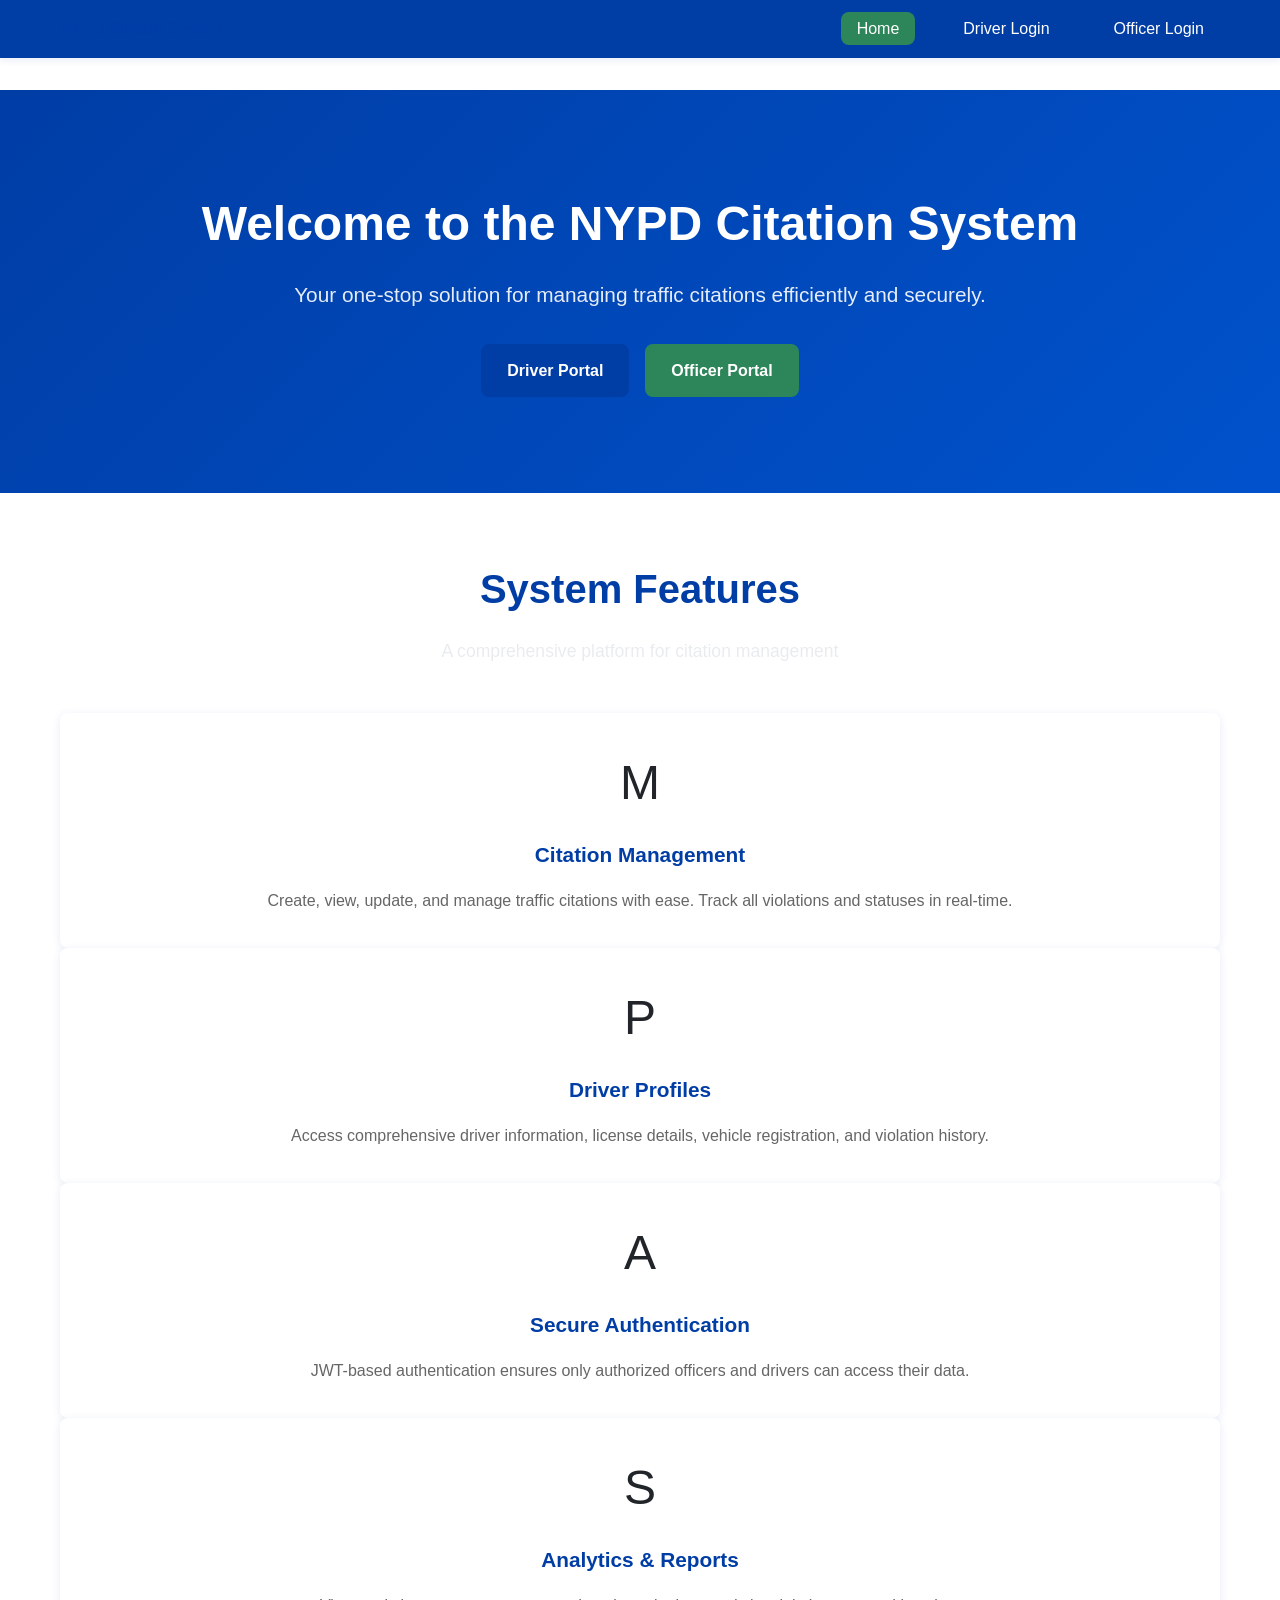
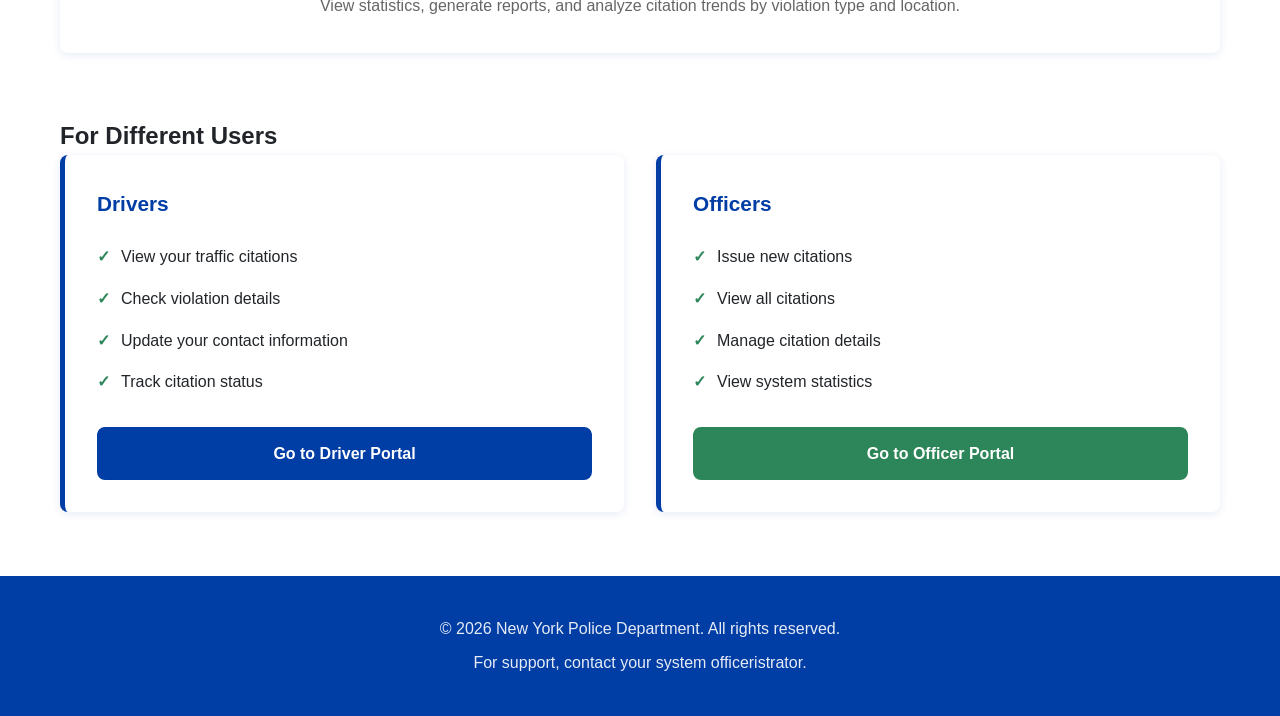
==== index.html @ d5269b04 "First commit, skeleton and dashboard functionality implemented" ====
<!DOCTYPE html>
<html lang="en">
<head>
    <meta charset="UTF-8">
    <meta name="viewport" content="width=device-width, initial-scale=1.0">
    <title>NYPD Citation System - Home</title>
    <link rel="stylesheet" href="css/styles.css">
</head>

<body>
    <!-- NAVBAR -->
    <nav class="navbar">
        <div class="container">
            <a href="#" class="logo">NYPD Citation System</a>
            <ul class="nav-links">
                <li><a href="index.html" class="active">Home</a></li>
                <li><a href="pages/driver-login.html">Driver Login</a></li>
                <li><a href="pages/officer-login.html">Officer Login</a></li>
            </ul>
        </div>
    </nav>

    <!-- HERO SECTION -->
    <header class="hero">
        <div class="hero-content">
            <h1>Welcome to the NYPD Citation System</h1>
            <p class="subtitle">Your one-stop solution for managing traffic citations efficiently and securely.</p>
            
            <div class="hero-buttons">
                <a href="pages/driver-login.html" class="btn btn-primary">Driver Portal</a>
                <a href="pages/officer-portal.html" class="btn btn-secondary">Officer Portal</a>
        </div>
    </header>

    <!-- MAIN CONTENT -->
    <main class="container">
        <section class="features">
            <h2>System Features</h2>
            <p class="section-intro">A comprehensive platform for citation management</p>
            
            <!-- FEATURE CARDS -->
            <div class="feature-grid">
                <!-- Feature 1 -->
                <div class="feature-card">
                    <div class="feature-icon">M</div>
                    <h3>Citation Management</h3>
                    <p>Create, view, update, and manage traffic citations with ease. Track all violations and statuses in real-time.</p>
                </div>
                
                <!-- Feature 2 -->
                <div class="feature-card">
                    <div class="feature-icon">P</div>
                    <h3>Driver Profiles</h3>
                    <p>Access comprehensive driver information, license details, vehicle registration, and violation history.</p>
                </div>
                
                <!-- Feature 3 -->
                <div class="feature-card">
                    <div class="feature-icon">A</div>
                    <h3>Secure Authentication</h3>
                    <p>JWT-based authentication ensures only authorized officers and drivers can access their data.</p>
                </div>
                
                <!-- Feature 4 -->
                <div class="feature-card">
                    <div class="feature-icon">S</div>
                    <h3>Analytics & Reports</h3>
                    <p>View statistics, generate reports, and analyze citation trends by violation type and location.</p>
                </div>
            </div>
        </section>

        <!-- INFORMATION SECTION -->
        <section class="information">
            <h2>For Different Users</h2>
            
            <div class="user-types">
                <!-- Driver Info -->
                <div class="user-card">
                    <h3>Drivers</h3>
                    <ul>
                        <li>View your traffic citations</li>
                        <li>Check violation details</li>
                        <li>Update your contact information</li>
                        <li>Track citation status</li>
                    </ul>
                    <a href="pages/driver-login.html" class="btn btn-primary">Go to Driver Portal</a>
                </div>
                
                <!-- officer Info -->
                <div class="user-card">
                    <h3>Officers</h3>
                    <ul>
                        <li>Issue new citations</li>
                        <li>View all citations</li>
                        <li>Manage citation details</li>
                        <li>View system statistics</li>
                    </ul>
                    <a href="pages/officer-portal.html" class="btn btn-secondary">Go to Officer Portal</a>
                </div>
            </div>
        </section>
    </main>
        <!-- FOOTER -->
    <footer class="footer">
      <div class="container">
        <p>&copy; 2026 New York Police Department. All rights reserved.</p>
        <p>For support, contact your system officeristrator.</p>
      </div>
    </footer>

  </body>
</html>
---- css/styles.css ----
/* ========================================
   NYPD Citation System - Main Stylesheet
   ======================================== */

/* CSS VARIABLES: Colors used throughout the site */
:root {
  /* Primary Colors (NYPD Flag) */
  --primary-color: #003da5;      /* NYPD Dark Blue */
  --primary-light: #0052cc;       /* Lighter NYPD Blue */
  --primary-dark: #002171;        /* Darker Blue */
  
  /* Secondary Colors (NYPD Flag Green) */
  --secondary-color: #2d8659;     /* NYPD Green */
  --secondary-light: #3da070;     /* Lighter Green */
  
  /* Accent Colors */
  --white-accent: #ffffff;        /* White from flag */
  --success-color: #2d8659;       /* Green (matches flag) */
  --danger-color: #c41e3a;        /* Deep red for errors */
  --warning-color: #ffc107;       /* Yellow for warnings */
  
  /* Neutral Colors */
  --light-color: #f8f9fa;         /* Very light gray */
  --medium-color: #e9ecef;        /* Medium gray */
  --dark-color: #343a40;          /* Dark gray/black */
  --text-color: #212529;          /* Dark text */
  
  /* Effects */
  --box-shadow: 0 2px 8px rgba(0, 61, 165, 0.1);
  --box-shadow-lg: 0 4px 16px rgba(0, 61, 165, 0.15);
  --border-radius: 8px;
}

/* ========================================
   GLOBAL STYLES: Applied to all elements
   ======================================== */

* {
  margin: 0;                /* Remove default spacing */
  padding: 0;               /* Remove default padding */
  box-sizing: border-box;   /* Include padding in width calculations */
}

html {
  scroll-behavior: smooth;  /* Smooth scrolling effect */
}

body {
  font-family: 'Segoe UI', Tahoma, Geneva, Verdana, sans-serif;
  font-size: 16px;
  line-height: 1.6;        /* Space between lines */
  color: var(--text-color);
  background-color: #fff;
}

/* Remove bullet points from lists */
ul, ol {
  list-style: none;
}

/* Style all links */
a {
  color: var(--primary-color);
  text-decoration: none;
  transition: color 0.3s ease;  /* Smooth color change on hover */
}

a:hover {
  color: var(--primary-light);
}

/* ========================================
   CONTAINER: Holds and centers content
   ======================================== */

.container {
  max-width: 1200px;      /* Maximum width on desktop */
  margin: 0 auto;         /* Center horizontally */
  padding: 0 20px;        /* Padding on sides for mobile */
}

@media (max-width: 768px) {
  .container {
    padding: 0 15px;      /* Less padding on mobile */
  }
}

/* ========================================
   NAVIGATION BAR
   ======================================== */

.navbar {
  background-color: var(--primary-color);
  color: white;
  padding: 1rem 0;
  box-shadow: var(--box-shadow);
  position: sticky;        /* Stays at top when scrolling */
  top: 0;
  z-index: 100;            /* Appears above other content */
}

.navbar .container {
  display: flex;
  justify-content: space-between;  /* Logo on left, links on right */
  align-items: center;
}

.logo h1 {
  font-size: 1.5rem;
  font-weight: bold;
}

.nav-links {
  display: flex;
  gap: 2rem;               /* Space between links */
  align-items: center;
}

.nav-links a {
  color: white;
  font-weight: 500;
  padding: 0.5rem 1rem;
  border-radius: var(--border-radius);
  transition: background-color 0.3s ease;
}

.nav-links a:hover,
.nav-links a.active {
  background-color: var(--secondary-color);
}

/* Mobile Navigation */
@media (max-width: 768px) {
  .navbar .container {
    flex-direction: column;
    gap: 1rem;
  }
  
  .nav-links {
    flex-direction: column;
    gap: 0.5rem;
  }
}

/* ========================================
   HERO SECTION: Welcome banner
   ======================================== */

.hero {
  background: linear-gradient(135deg, var(--primary-color), var(--primary-light));
  color: white;
  padding: 6rem 2rem;
  text-align: center;
  margin-top: 2rem;
}

.hero-content h1 {
  font-size: 3rem;
  margin-bottom: 1rem;
}

.hero-content .subtitle {
  font-size: 1.3rem;
  margin-bottom: 2rem;
  opacity: 0.9;
}

.hero-buttons {
  display: flex;
  gap: 1rem;
  justify-content: center;
  flex-wrap: wrap;
}

/* Mobile Hero */
@media (max-width: 768px) {
  .hero {
    padding: 3rem 1rem;
  }
  
  .hero-content h1 {
    font-size: 2rem;
  }
  
  .hero-content .subtitle {
    font-size: 1rem;
  }
  
  .hero-buttons {
    flex-direction: column;
    align-items: center;
  }
  
  .hero-buttons .btn {
    width: 100%;
    max-width: 300px;
  }
}

/* ========================================
   BUTTONS
   ======================================== */

.btn {
  display: inline-block;
  padding: 0.75rem 1.5rem;
  border: 2px solid transparent;
  border-radius: var(--border-radius);
  font-size: 1rem;
  font-weight: 600;
  cursor: pointer;
  transition: all 0.3s ease;
  text-align: center;
}

/* Primary Button (Main action) */
.btn-primary {
  background-color: var(--primary-color);
  color: white;
  border-color: var(--primary-color);
}

.btn-primary:hover {
  background-color: var(--primary-dark);
  transform: translateY(-2px);  /* Move up slightly */
  box-shadow: var(--box-shadow-lg);
}

/* Secondary Button - Now uses NYPD Green */
.btn-secondary {
  background-color: var(--secondary-color);
  color: white;
  border-color: var(--secondary-color);
}

.btn-secondary:hover {
  background-color: var(--secondary-light);
  transform: translateY(-2px);
  box-shadow: var(--box-shadow-lg);
}

/* Outline Button (Less empdhasis) */
.btn-outline {
  background-color: transparent;
  color: var(--primary-color);
  border-color: var(--primary-color);
}

.btn-outline:hover {
  background-color: var(--light-color);
  border-color: var(--primary-dark);
}

/* Full width button */
.btn-block {
  width: 100%;
  display: block;
}

/* ========================================
   FEATURES SECTION
   ======================================== */

.features {
  padding: 4rem 0;
  text-align: center;
}

.features h2 {
  font-size: 2.5rem;
  margin-bottom: 1rem;
  color: var(--primary-color);
}

.section-intro {
  font-size: 1.1rem;
  color: var(--medium-color);
  margin-bottom: 3rem;
}

/* Grid Layout: 4 columns on desktop, responsive */
.features-grid {
  display: grid;
  grid-template-columns: repeat(auto-fit, minmax(280px, 1fr));
  gap: 2rem;
  margin-bottom: 3rem;
}

.feature-card {
  background: white;
  padding: 2rem;
  border-radius: var(--border-radius);
  box-shadow: var(--box-shadow);
  transition: all 0.3s ease;
  text-align: center;
}

.feature-card:hover {
  transform: translateY(-5px);  /* Move up on hover */
  box-shadow: var(--box-shadow-lg);
}

.feature-icon {
  font-size: 3rem;
  margin-bottom: 1rem;
}

.feature-card h3 {
  font-size: 1.3rem;
  margin-bottom: 1rem;
  color: var(--primary-color);
}

.feature-card p {
  color: #666;
  line-height: 1.8;
}

/* Mobile Features */
@media (max-width: 768px) {
  .features-grid {
    grid-template-columns: repeat(auto-fit, minmax(200px, 1fr));
    gap: 1.5rem;
  }
  
  .feature-card {
    padding: 1.5rem;
  }
}

/* ========================================
   INFO SECTION: User types
   ======================================== */

.info {
  padding: 4rem 0;
  background-color: var(--light-color);
}

.info h2 {
  font-size: 2.5rem;
  text-align: center;
  margin-bottom: 3rem;
  color: var(--primary-color);
}

.user-types {
  display: grid;
  grid-template-columns: repeat(auto-fit, minmax(300px, 1fr));
  gap: 2rem;
}

.user-card {
  background: white;
  padding: 2rem;
  border-radius: var(--border-radius);
  border-left: 5px solid var(--primary-color);
  box-shadow: var(--box-shadow);
}

.user-card h3 {
  font-size: 1.3rem;
  color: var(--primary-color);
  margin-bottom: 1rem;
}

.user-card ul {
  list-style: none;
  margin-bottom: 1.5rem;
}

.user-card li {
  padding: 0.5rem 0;
  padding-left: 1.5rem;
  position: relative;
}

.user-card li::before {
  content: "✓";  /* Checkmark */
  position: absolute;
  left: 0;
  color: var(--success-color);
  font-weight: bold;
}

.user-card .btn {
  display: block;
  width: 100%;
}

/* ========================================
   FOOTER
   ======================================== */

.footer {
  background-color: var(--primary-color);
  color: white;
  text-align: center;
  padding: 2rem;
  margin-top: 4rem;
}

.footer p {
  margin: 0.5rem 0;
  opacity: 0.9;
}

/* ========================================
   LOGIN PAGE STYLES
   ======================================== */

.login-main {
  min-height: calc(100vh - 200px);  /* Full screen minus nav and footer */
  display: flex;
  align-items: center;
  justify-content: center;
  background-color: var(--light-color);
  padding: 2rem 0;
}

.login-container {
  width: 100%;
  max-width: 450px;
  padding: 0 20px;
}

.login-box {
  background: white;
  padding: 3rem 2rem;
  border-radius: var(--border-radius);
  box-shadow: var(--box-shadow-lg);
  border-top: 4px solid var(--primary-color);
}

.login-box h2 {
  font-size: 2rem;
  color: var(--primary-color);
  margin-bottom: 0.5rem;
  text-align: center;
}

.login-subtitle {
  text-align: center;
  color: #666;
  margin-bottom: 2rem;
  font-size: 0.95rem;
}

/* ========================================
   FORM STYLES
   ======================================== */

.form-group {
  margin-bottom: 1.5rem;
}

.form-group label {
  display: block;
  margin-bottom: 0.5rem;
  font-weight: 600;
  color: var(--dark-color);
  font-size: 0.95rem;
}

.form-group input[type="text"],
.form-group input[type="password"],
.form-group input[type="email"],
.form-group input[type="number"],
.form-group input[type="date"],
.form-group textarea,
.form-group select {
  width: 100%;
  padding: 0.75rem;
  border: 1px solid #ddd;
  border-radius: var(--border-radius);
  font-size: 1rem;
  font-family: inherit;
  transition: border-color 0.3s ease, box-shadow 0.3s ease;
}

.form-group input:focus,
.form-group textarea:focus,
.form-group select:focus {
  outline: none;
  border-color: var(--primary-color);
  box-shadow: 0 0 0 3px rgba(0, 61, 165, 0.1);
}

/* Checkbox styles */
.form-group.checkbox {
  display: flex;
  align-items: center;
  margin-bottom: 1rem;
}

.form-group.checkbox input[type="checkbox"] {
  width: auto;
  margin-right: 0.5rem;
  cursor: pointer;
}

.form-group.checkbox label {
  margin-bottom: 0;
  cursor: pointer;
  font-weight: normal;
}

/* Error hint text */
.error-hint {
  display: block;
  color: var(--danger-color);
  font-size: 0.85rem;
  margin-top: 0.25rem;
}

/* ========================================
   ALERTS (Error & Success Messages)
   ======================================== */

.alert {
  padding: 1rem;
  margin-bottom: 1.5rem;
  border-radius: var(--border-radius);
  border-left: 4px solid;
  font-weight: 500;
}

.alert-error {
  background-color: #fee2e2;
  color: #b91c1c;
  border-left-color: var(--danger-color);
}

.alert-success {
  background-color: #dcfce7;
  color: #15803d;
  border-left-color: var(--success-color);
}

.alert-warning {
  background-color: #fef3c7;
  color: #92400e;
  border-left-color: var(--warning-color);
}

/* ========================================
   LOGIN BUTTONS & LINKS
   ======================================== */

.btn-block {
  width: 100%;
  display: block;
  margin-bottom: 1rem;
  position: relative;
}

/* Loading spinner animation */
.spinner {
  display: inline-block;
  width: 14px;
  height: 14px;
  border: 2px solid rgba(255, 255, 255, 0.3);
  border-top-color: white;
  border-radius: 50%;
  animation: spin 0.8s linear infinite;
  margin-left: 0.5rem;
}

@keyframes spin {
  to { transform: rotate(360deg); }
}

.login-links {
  text-align: center;
  margin-top: 1.5rem;
  padding-top: 1.5rem;
  border-top: 1px solid #eee;
}

.login-links p {
  margin: 0.5rem 0;
  font-size: 0.95rem;
}

.login-links a {
  color: var(--primary-color);
  font-weight: 600;
}

.login-links a:hover {
  text-decoration: underline;
  color: var(--primary-dark);
}

/* ========================================
   DEMO INFO BOX
   ======================================== */

.demo-info {
  background-color: #f0f4ff;
  border: 1px solid #d0e1ff;
  padding: 1rem;
  border-radius: var(--border-radius);
  margin-top: 1.5rem;
  font-size: 0.9rem;
}

.demo-info h4 {
  margin: 0 0 0.5rem 0;
  color: var(--primary-color);
  font-size: 0.95rem;
}

.demo-info p {
  margin: 0.3rem 0;
  color: #666;
}

/* ========================================
   RESPONSIVE LOGIN
   ======================================== */

@media (max-width: 640px) {
  .login-box {
    padding: 2rem 1.5rem;
  }
  
  .login-box h2 {
    font-size: 1.5rem;
  }
}
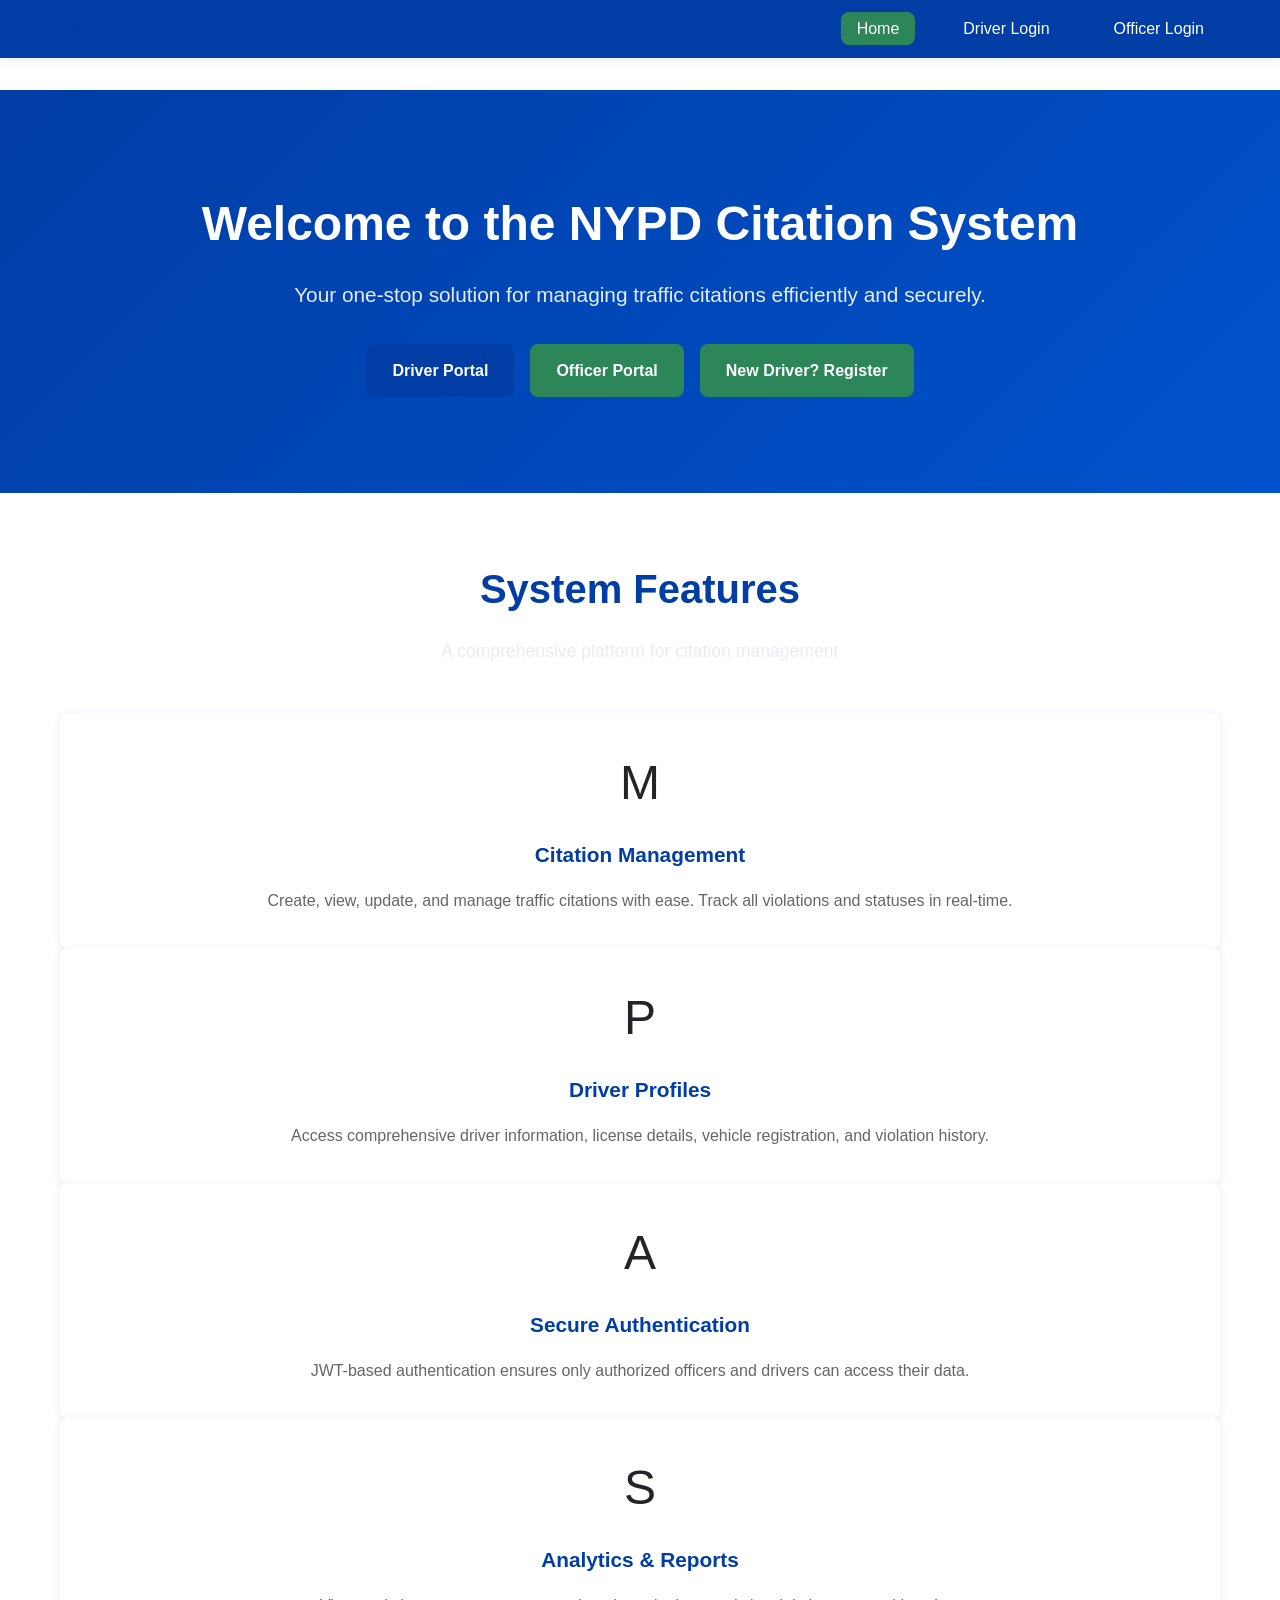
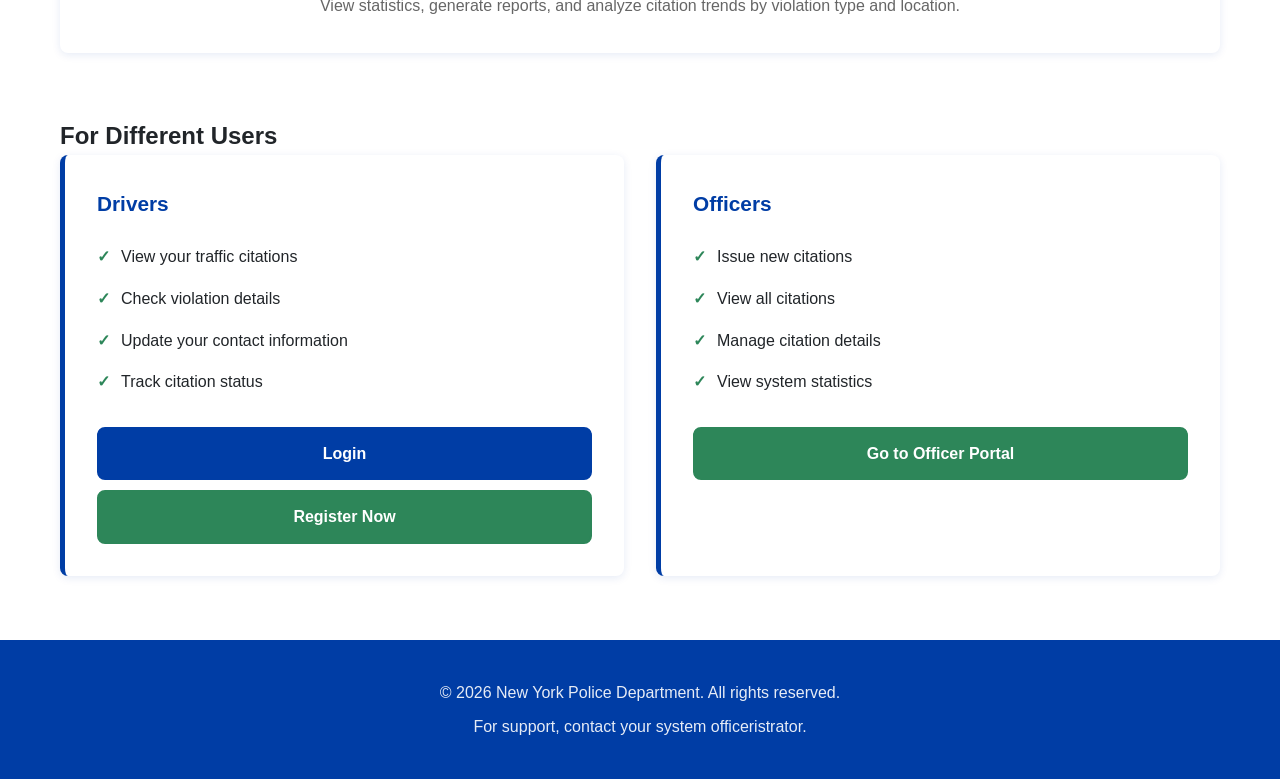
==== commit aab0c85b: "Added registration functionality, public facing endpoints to allow for a user to register themselves" ====
--- a/index.html
+++ b/index.html
@@ -28,8 +28,9 @@
             
             <div class="hero-buttons">
                 <a href="pages/driver-login.html" class="btn btn-primary">Driver Portal</a>
-                <a href="pages/officer-portal.html" class="btn btn-secondary">Officer Portal</a>
-        </div>
+                <a href="pages/officer-login.html" class="btn btn-secondary">Officer Portal</a>
+                <a href="pages/driver-register.html" class="btn btn-secondary">New Driver? Register</a>
+            </div>
     </header>
 
     <!-- MAIN CONTENT -->
@@ -84,7 +85,10 @@
                         <li>Update your contact information</li>
                         <li>Track citation status</li>
                     </ul>
-                    <a href="pages/driver-login.html" class="btn btn-primary">Go to Driver Portal</a>
+                    <div style="display: flex; gap: 10px; flex-direction: column;">
+                        <a href="pages/driver-login.html" class="btn btn-primary">Login</a>
+                        <a href="pages/driver-register.html" class="btn btn-secondary">Register Now</a>
+                    </div>
                 </div>
                 
                 <!-- officer Info -->
@@ -96,7 +100,7 @@
                         <li>Manage citation details</li>
                         <li>View system statistics</li>
                     </ul>
-                    <a href="pages/officer-portal.html" class="btn btn-secondary">Go to Officer Portal</a>
+                    <a href="pages/officer-login.html" class="btn btn-secondary">Go to Officer Portal</a>
                 </div>
             </div>
         </section>
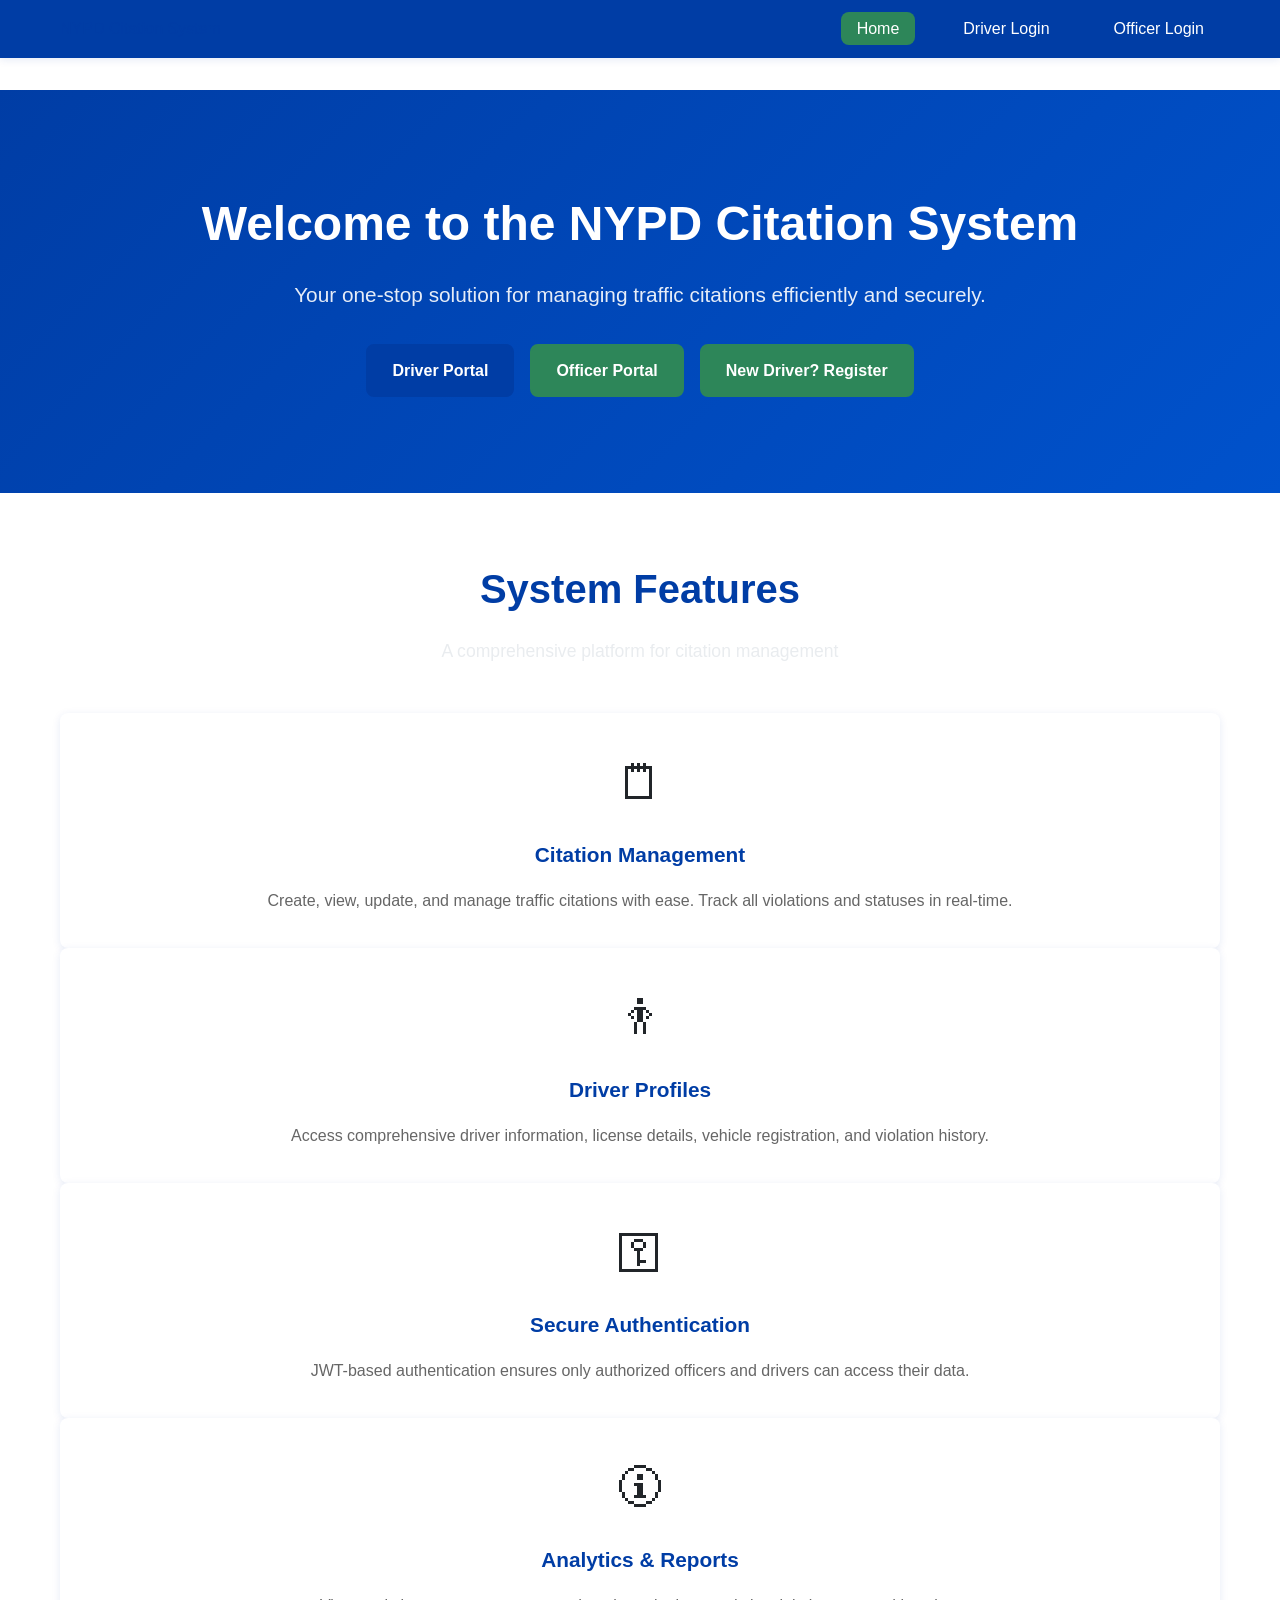
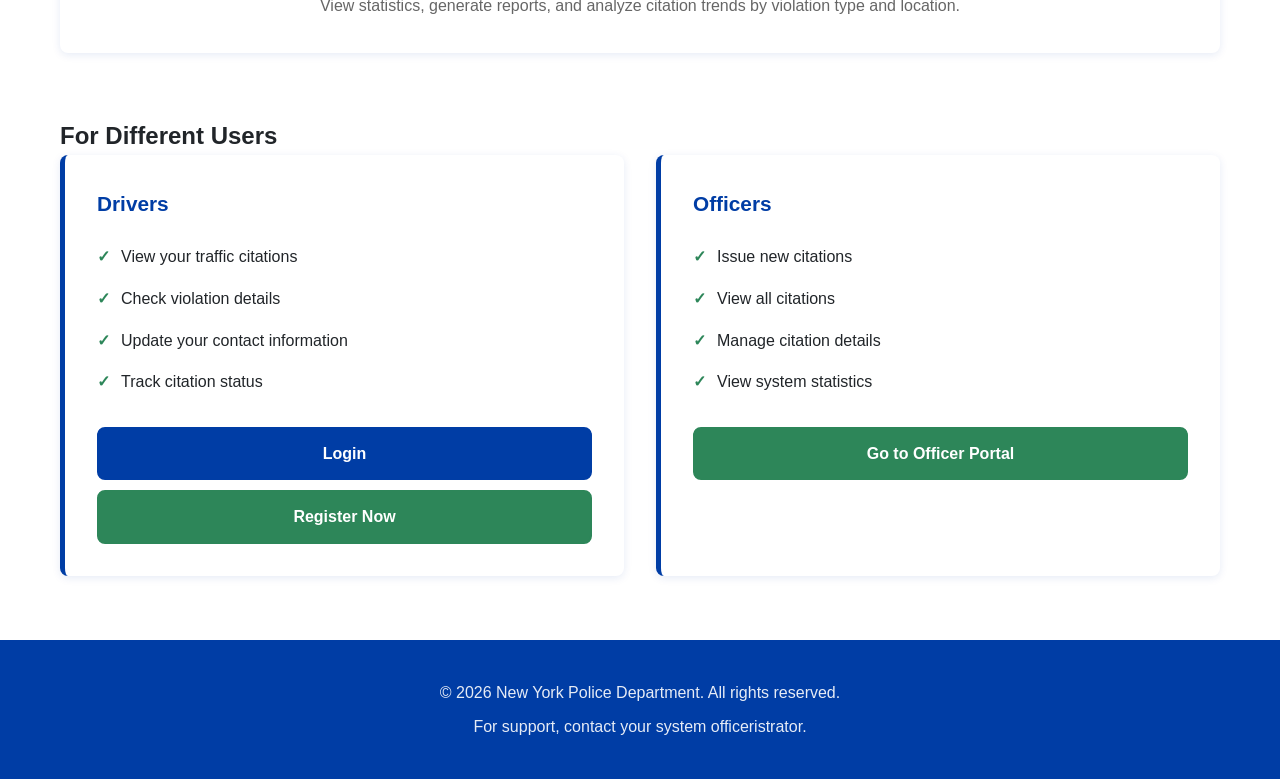
==== commit e63831e5: "Finalised developemt for assignemt" ====
--- a/index.html
+++ b/index.html
@@ -43,28 +43,28 @@
             <div class="feature-grid">
                 <!-- Feature 1 -->
                 <div class="feature-card">
-                    <div class="feature-icon">M</div>
+                    <div class="feature-icon">🗒</div>
                     <h3>Citation Management</h3>
                     <p>Create, view, update, and manage traffic citations with ease. Track all violations and statuses in real-time.</p>
                 </div>
                 
                 <!-- Feature 2 -->
                 <div class="feature-card">
-                    <div class="feature-icon">P</div>
+                    <div class="feature-icon">🛉</div>
                     <h3>Driver Profiles</h3>
                     <p>Access comprehensive driver information, license details, vehicle registration, and violation history.</p>
                 </div>
                 
                 <!-- Feature 3 -->
                 <div class="feature-card">
-                    <div class="feature-icon">A</div>
+                    <div class="feature-icon">⚿</div>
                     <h3>Secure Authentication</h3>
                     <p>JWT-based authentication ensures only authorized officers and drivers can access their data.</p>
                 </div>
                 
                 <!-- Feature 4 -->
                 <div class="feature-card">
-                    <div class="feature-icon">S</div>
+                    <div class="feature-icon">🛈</div>
                     <h3>Analytics & Reports</h3>
                     <p>View statistics, generate reports, and analyze citation trends by violation type and location.</p>
                 </div>
